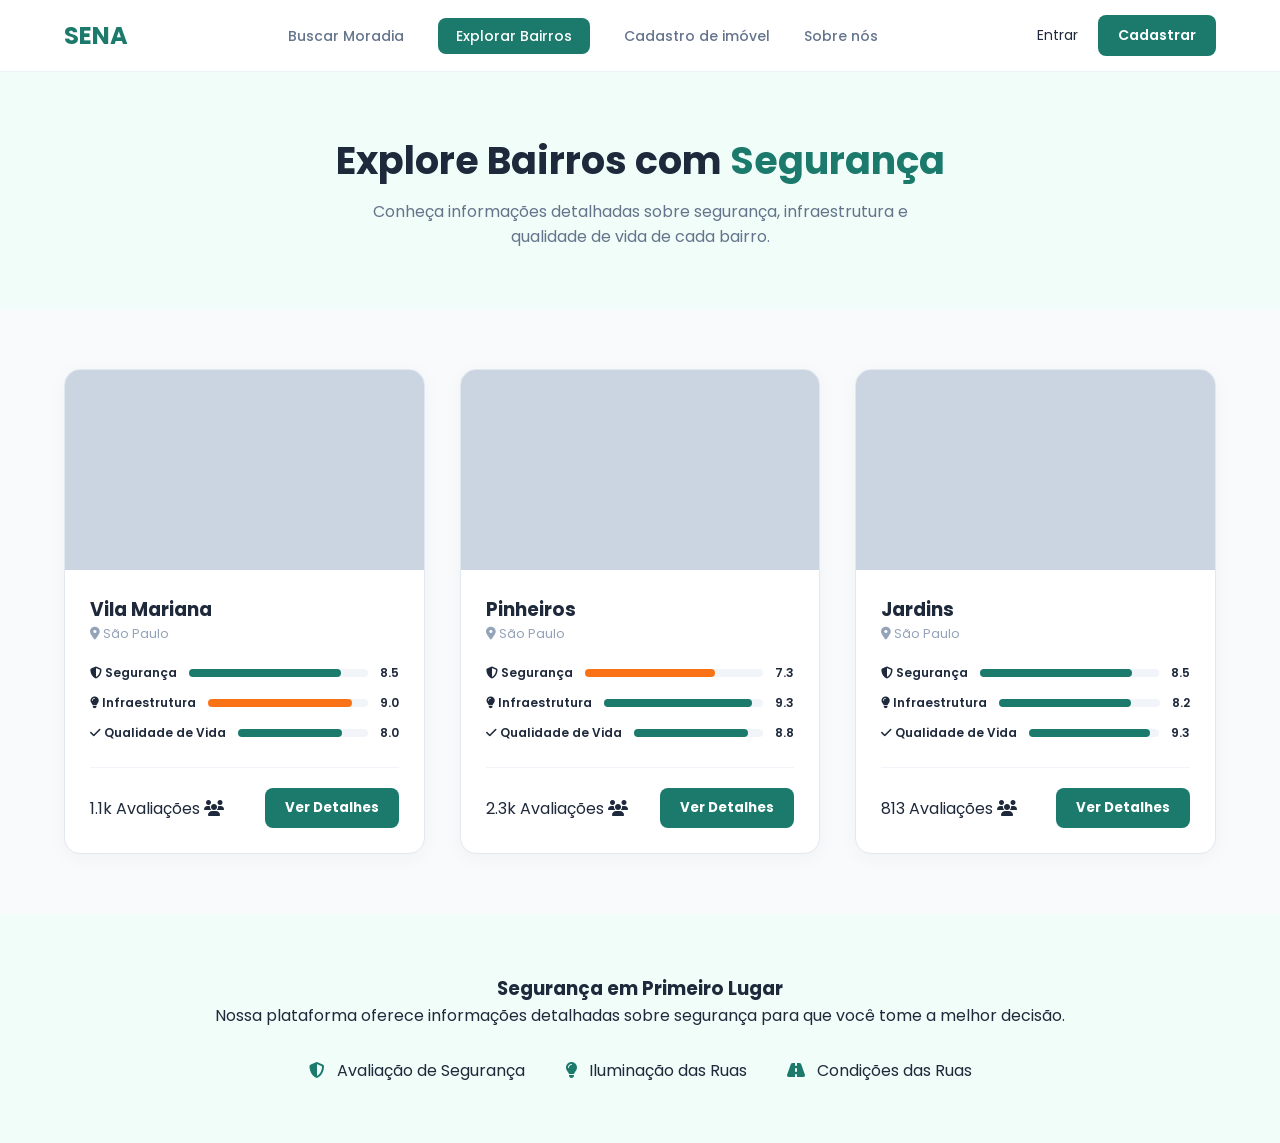
==== frontend/bairros.html @ 0782e14d "alt3" ====
<!DOCTYPE html>
<html lang="pt-br">
<head>
    <title>SENA - Explorar Bairros</title>
    <link href="https://fonts.googleapis.com/css2?family=Poppins:wght@400;500;600;700&display=swap" rel="stylesheet">
    <link rel="stylesheet" href="https://cdnjs.cloudflare.com/ajax/libs/font-awesome/6.5.0/css/all.min.css">
    <link rel="stylesheet" href="bairros.css">
</head>
<body>

    <header class="navbar">
        <div class="logo">SENA</div>
        <nav class="menu-central">
            <a href="telainicial.html">Buscar Moradia</a>
            <a href="#" class="btn-nav-active">Explorar Bairros</a>
            <a href="#">Cadastro de imóvel</a>
            <a href="#">Sobre nós</a>
        </nav>
        <div class="auth-group">
            <a href="telainicial.html" class="btn-entrar">Entrar</a>
            <a href="telainicial.html" class="btn-cadastrar">Cadastrar</a>
        </div>
    </header>

    <section class="hero-header">
        <h1>Explore Bairros com <span>Segurança</span></h1>
        <p>Conheça informações detalhadas sobre segurança, infraestrutura e qualidade de vida de cada bairro.</p>
    </section>

    <main class="container">
        <div class="grid-bairros">
            
            <div class="card">
                <div class="card-image img-vila-mariana"></div>
                <div class="card-content">
                    <h3>Vila Mariana</h3>
                    <p class="location"><i class="fa-solid fa-location-dot"></i> São Paulo</p>
                    
                    <div class="stats">
                        <div class="stat-row">
                            <span><i class="fa-solid fa-shield-halved"></i> Segurança</span>
                            <div class="progress-bg"><div class="progress-bar green w-85"></div></div>
                            <span class="val">8.5</span>
                        </div>
                        <div class="stat-row">
                            <span><i class="fa-solid fa-lightbulb"></i> Infraestrutura</span>
                            <div class="progress-bg"><div class="progress-bar orange w-90"></div></div>
                            <span class="val">9.0</span>
                        </div>
                        <div class="stat-row">
                            <span><i class="fa-solid fa-check"></i> Qualidade de Vida</span>
                            <div class="progress-bg"><div class="progress-bar green w-80"></div></div>
                            <span class="val">8.0</span>
                        </div>
                    </div>

                    <div class="card-footer">
                        <span class="reviews">1.1k Avaliações <i class="fa-solid fa-users"></i></span>
                        <button class="btn-detalhes">Ver Detalhes</button>
                    </div>
                </div>
            </div>

            <div class="card">
                <div class="card-image img-pinheiros"></div>
                <div class="card-content">
                    <h3>Pinheiros</h3>
                    <p class="location"><i class="fa-solid fa-location-dot"></i> São Paulo</p>
                    <div class="stats">
                        <div class="stat-row">
                            <span><i class="fa-solid fa-shield-halved"></i> Segurança</span>
                            <div class="progress-bg"><div class="progress-bar orange w-73"></div></div>
                            <span class="val">7.3</span>
                        </div>
                        <div class="stat-row">
                            <span><i class="fa-solid fa-lightbulb"></i> Infraestrutura</span>
                            <div class="progress-bg"><div class="progress-bar green w-93"></div></div>
                            <span class="val">9.3</span>
                        </div>
                        <div class="stat-row">
                            <span><i class="fa-solid fa-check"></i> Qualidade de Vida</span>
                            <div class="progress-bg"><div class="progress-bar green w-88"></div></div>
                            <span class="val">8.8</span>
                        </div>
                    </div>
                    <div class="card-footer">
                        <span class="reviews">2.3k Avaliações <i class="fa-solid fa-users"></i></span>
                        <button class="btn-detalhes">Ver Detalhes</button>
                    </div>
                </div>
            </div>

            <div class="card">
                <div class="card-image img-jardins"></div>
                <div class="card-content">
                    <h3>Jardins</h3>
                    <p class="location"><i class="fa-solid fa-location-dot"></i> São Paulo</p>
                    <div class="stats">
                        <div class="stat-row">
                            <span><i class="fa-solid fa-shield-halved"></i> Segurança</span>
                            <div class="progress-bg"><div class="progress-bar green w-85"></div></div>
                            <span class="val">8.5</span>
                        </div>
                        <div class="stat-row">
                            <span><i class="fa-solid fa-lightbulb"></i> Infraestrutura</span>
                            <div class="progress-bg"><div class="progress-bar green w-82"></div></div>
                            <span class="val">8.2</span>
                        </div>
                        <div class="stat-row">
                            <span><i class="fa-solid fa-check"></i> Qualidade de Vida</span>
                            <div class="progress-bg"><div class="progress-bar green w-93"></div></div>
                            <span class="val">9.3</span>
                        </div>
                    </div>
                    <div class="card-footer">
                        <span class="reviews">813 Avaliações <i class="fa-solid fa-users"></i></span>
                        <button class="btn-detalhes">Ver Detalhes</button>
                    </div>
                </div>
            </div>

        </div>
    </main>

    <footer class="bottom-info">
        <h3>Segurança em Primeiro Lugar</h3>
        <p>Nossa plataforma oferece informações detalhadas sobre segurança para que você tome a melhor decisão.</p>
        <div class="info-badges">
            <div class="badge"><i class="fa-solid fa-shield-halved"></i> Avaliação de Segurança</div>
            <div class="badge"><i class="fa-solid fa-lightbulb"></i> Iluminação das Ruas</div>
            <div class="badge"><i class="fa-solid fa-road"></i> Condições das Ruas</div>
        </div>
    </footer>

</body>
</html>
---- frontend/bairros.css ----
* {
    margin: 0;
    padding: 0;
    box-sizing: border-box;
    font-family: 'Poppins', sans-serif;
}

body {
    background-color: #f8fafc;
    color: #1e293b;
}

.navbar {
    display: flex;
    justify-content: space-between;
    align-items: center;
    padding: 15px 5%;
    background-color: #ffffff;
    border-bottom: 1px solid #edf2f7;
}

.logo {
    color: #1b7a6b;
    font-size: 24px;
    font-weight: 700;
}

.menu-central a {
    text-decoration: none;
    color: #64748b;
    margin: 0 15px;
    font-size: 14px;
    font-weight: 500;
}

.btn-nav-active {
    background-color: #1b7a6b;
    color: white !important;
    padding: 8px 18px;
    border-radius: 8px;
}

.auth-group {
    display: flex;
    align-items: center;
    gap: 20px;
}

.btn-entrar {
    text-decoration: none;
    color: #1e293b;
    font-size: 14px;
}

.btn-cadastrar {
    background-color: #1b7a6b;
    color: white;
    padding: 10px 20px;
    border-radius: 8px;
    text-decoration: none;
    font-size: 14px;
    font-weight: 600;
}

.hero-header {
    text-align: center;
    padding: 60px 20px;
    background-color: #f0fdf9;
}

.hero-header h1 {
    font-size: 38px;
    font-weight: 700;
    margin-bottom: 10px;
}

.hero-header h1 span {
    color: #1b7a6b;
}

.hero-header p {
    color: #64748b;
    max-width: 600px;
    margin: 0 auto;
}

.container {
    padding: 60px 5%;
}

.grid-bairros {
    display: grid;
    grid-template-columns: repeat(auto-fit, minmax(320px, 1fr));
    gap: 35px;
    max-width: 1200px;
    margin: 0 auto;
}

.card {
    background: #ffffff;
    border-radius: 16px;
    border: 1px solid #e2e8f0;
    overflow: hidden;
    box-shadow: 0 4px 20px rgba(0, 0, 0, 0.04);
}

.card-image {
    width: 100%;
    height: 200px;
    background-size: cover;
    background-position: center;
    background-color: #cbd5e1;
}

.img-vila-mariana { background-image: url('https://images.unsplash.com/photo-1543482335-97931367092c?q=80&w=1000&auto=format&fit=crop'); }
.img-pinheiros { background-image: url('https://images.unsplash.com/photo-1600585154340-be6161a56a0c?q=80&w=1000&auto=format&fit=crop'); }
.img-jardins { background-image: url('https://images.unsplash.com/photo-1512917774080-9991f1c4c750?q=80&w=1000&auto=format&fit=crop'); }

.card-content {
    padding: 25px;
}

.location {
    font-size: 13px;
    color: #94a3b8;
    margin-bottom: 20px;
}

.stats { margin-bottom: 25px; }

.stat-row {
    display: flex;
    align-items: center;
    gap: 12px;
    margin-bottom: 12px;
    font-size: 12px;
    font-weight: 600;
}

.progress-bg {
    flex: 1;
    height: 8px;
    background-color: #f1f5f9;
    border-radius: 10px;
}

.progress-bar {
    height: 100%;
    border-radius: 10px;
}

.progress-bar.green { background-color: #1b7a6b; }
.progress-bar.orange { background-color: #f97316; }

.w-85 { width: 85%; }
.w-90 { width: 90%; }
.w-80 { width: 80%; }
.w-73 { width: 73%; }
.w-93 { width: 93%; }
.w-88 { width: 88%; }
.w-82 { width: 82%; }

.card-footer {
    display: flex;
    justify-content: space-between;
    align-items: center;
    border-top: 1px solid #f1f5f9;
    padding-top: 20px;
}

.btn-detalhes {
    background-color: #1b7a6b;
    color: white;
    border: none;
    padding: 10px 20px;
    border-radius: 8px;
    font-weight: 700;
    cursor: pointer;
}

.bottom-info {
    background-color: #f0fdf9;
    padding: 60px 5%;
    text-align: center;
}

.info-badges {
    display: flex;
    justify-content: center;
    gap: 40px;
    margin-top: 30px;
    flex-wrap: wrap;
}

.badge i {
    color: #1b7a6b;
    margin-right: 8px;
}
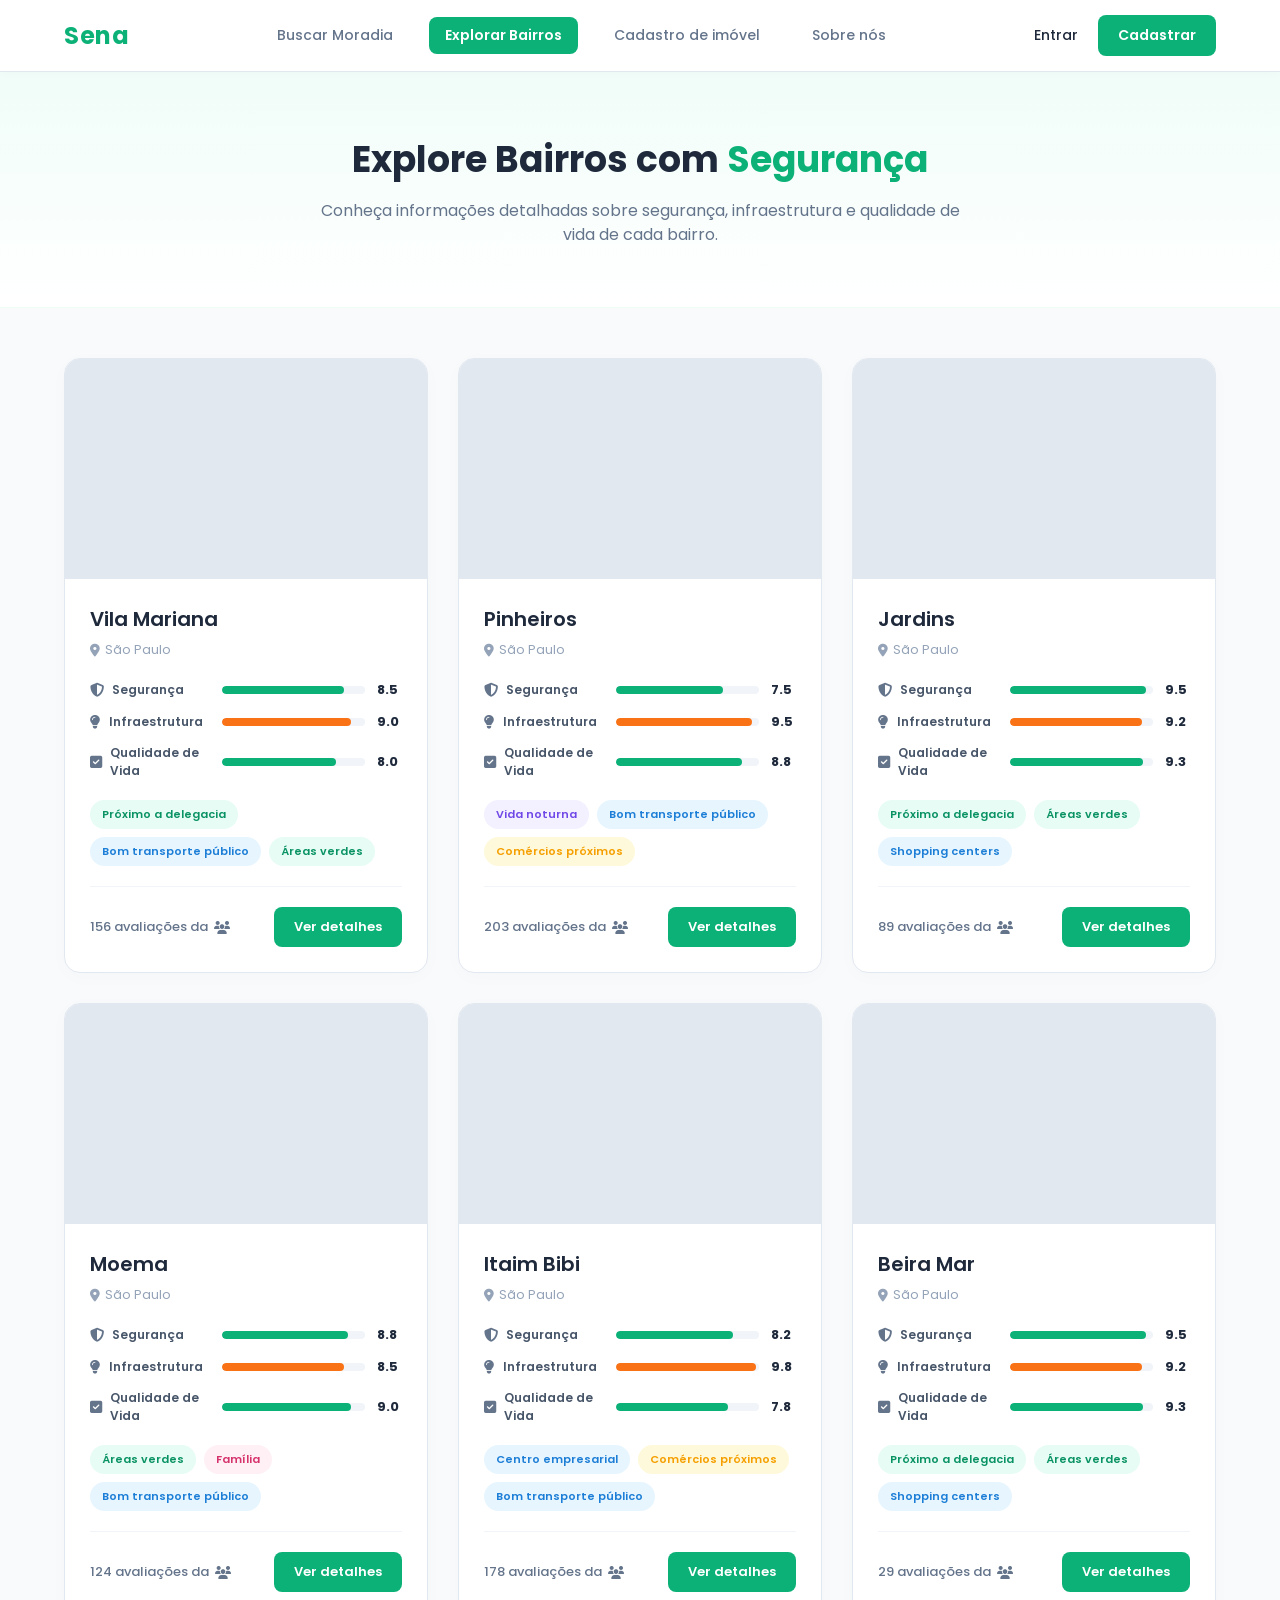
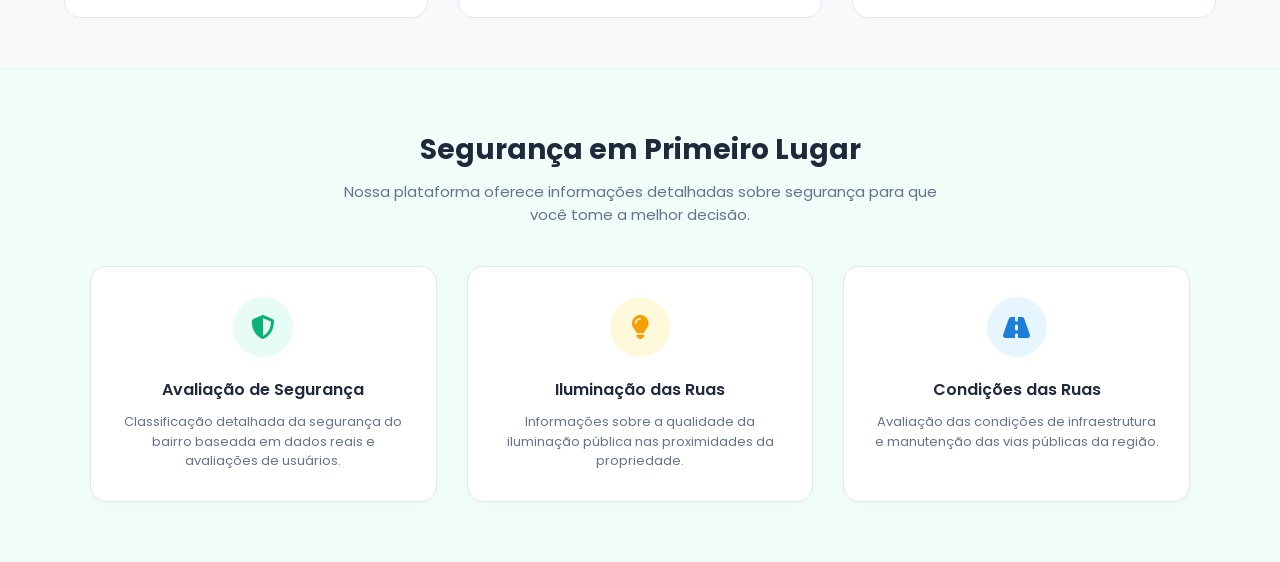
==== commit eb9eb068: "alt4" ====
--- a/frontend/bairros.html
+++ b/frontend/bairros.html
@@ -1,6 +1,7 @@
 <!DOCTYPE html>
 <html lang="pt-br">
 <head>
+    <meta charset="UTF-8">
     <title>SENA - Explorar Bairros</title>
     <link href="https://fonts.googleapis.com/css2?family=Poppins:wght@400;500;600;700&display=swap" rel="stylesheet">
     <link rel="stylesheet" href="https://cdnjs.cloudflare.com/ajax/libs/font-awesome/6.5.0/css/all.min.css">
@@ -9,16 +10,15 @@
 <body>
 
     <header class="navbar">
-        <div class="logo">SENA</div>
+        <div class="logo">Sena</div>
         <nav class="menu-central">
-            <a href="telainicial.html">Buscar Moradia</a>
-            <a href="#" class="btn-nav-active">Explorar Bairros</a>
-            <a href="#">Cadastro de imóvel</a>
-            <a href="#">Sobre nós</a>
+            <a href="telainicial.html" id="nav-buscar">Buscar Moradia</a>
+            <a href="bairros.html" class="btn-nav-active" id="nav-explorar">Explorar Bairros</a>
+            <a href="cadastro-imovel.html" id="link-cadastro-imovel">Cadastro de imóvel</a>
+            <a href="sobrenos.html" id="nav-sobre">Sobre nós</a>
         </nav>
-        <div class="auth-group">
-            <a href="telainicial.html" class="btn-entrar">Entrar</a>
-            <a href="telainicial.html" class="btn-cadastrar">Cadastrar</a>
+        <div class="auth-group" id="navbar-auth-section">
+            <!-- Dynamic authentication section -->
         </div>
     </header>
 
@@ -30,8 +30,9 @@
     <main class="container">
         <div class="grid-bairros">
             
-            <div class="card">
-                <div class="card-image img-vila-mariana"></div>
+            <!-- CARD 1: Vila Mariana -->
+            <div class="card">
+                <div class="card-image" style="background-image: url('https://images.unsplash.com/photo-1543482335-97931367092c?q=80&w=1000&auto=format&fit=crop');"></div>
                 <div class="card-content">
                     <h3>Vila Mariana</h3>
                     <p class="location"><i class="fa-solid fa-location-dot"></i> São Paulo</p>
@@ -39,82 +40,220 @@
                     <div class="stats">
                         <div class="stat-row">
                             <span><i class="fa-solid fa-shield-halved"></i> Segurança</span>
-                            <div class="progress-bg"><div class="progress-bar green w-85"></div></div>
+                            <div class="progress-bg"><div class="progress-bar green" style="width: 85%;"></div></div>
                             <span class="val">8.5</span>
                         </div>
                         <div class="stat-row">
                             <span><i class="fa-solid fa-lightbulb"></i> Infraestrutura</span>
-                            <div class="progress-bg"><div class="progress-bar orange w-90"></div></div>
+                            <div class="progress-bg"><div class="progress-bar orange" style="width: 90%;"></div></div>
                             <span class="val">9.0</span>
                         </div>
                         <div class="stat-row">
-                            <span><i class="fa-solid fa-check"></i> Qualidade de Vida</span>
-                            <div class="progress-bg"><div class="progress-bar green w-80"></div></div>
+                            <span><i class="fa-solid fa-square-check"></i> Qualidade de Vida</span>
+                            <div class="progress-bg"><div class="progress-bar green" style="style=width: 80%; width: 80%;"></div></div>
                             <span class="val">8.0</span>
                         </div>
                     </div>
 
-                    <div class="card-footer">
-                        <span class="reviews">1.1k Avaliações <i class="fa-solid fa-users"></i></span>
-                        <button class="btn-detalhes">Ver Detalhes</button>
-                    </div>
-                </div>
-            </div>
-
-            <div class="card">
-                <div class="card-image img-pinheiros"></div>
+                    <div class="tags-row">
+                        <span class="tag-badge green">Próximo a delegacia</span>
+                        <span class="tag-badge blue">Bom transporte público</span>
+                        <span class="tag-badge green">Áreas verdes</span>
+                    </div>
+
+                    <div class="card-footer">
+                        <span class="reviews">156 avaliações da <i class="fa-solid fa-users"></i></span>
+                        <button class="btn-detalhes" onclick="abrirModalBairro('Vila Mariana', '8.5', '9.0', '8.0', 'Próximo a delegacia,Bom transporte público,Áreas verdes')">Ver detalhes</button>
+                    </div>
+                </div>
+            </div>
+
+            <!-- CARD 2: Pinheiros -->
+            <div class="card">
+                <div class="card-image" style="background-image: url('https://images.unsplash.com/photo-1600585154340-be6161a56a0c?q=80&w=1000&auto=format&fit=crop');"></div>
                 <div class="card-content">
                     <h3>Pinheiros</h3>
                     <p class="location"><i class="fa-solid fa-location-dot"></i> São Paulo</p>
-                    <div class="stats">
-                        <div class="stat-row">
-                            <span><i class="fa-solid fa-shield-halved"></i> Segurança</span>
-                            <div class="progress-bg"><div class="progress-bar orange w-73"></div></div>
-                            <span class="val">7.3</span>
-                        </div>
-                        <div class="stat-row">
-                            <span><i class="fa-solid fa-lightbulb"></i> Infraestrutura</span>
-                            <div class="progress-bg"><div class="progress-bar green w-93"></div></div>
+                    
+                    <div class="stats">
+                        <div class="stat-row">
+                            <span><i class="fa-solid fa-shield-halved"></i> Segurança</span>
+                            <div class="progress-bg"><div class="progress-bar green" style="width: 75%;"></div></div>
+                            <span class="val">7.5</span>
+                        </div>
+                        <div class="stat-row">
+                            <span><i class="fa-solid fa-lightbulb"></i> Infraestrutura</span>
+                            <div class="progress-bg"><div class="progress-bar orange" style="width: 95%;"></div></div>
+                            <span class="val">9.5</span>
+                        </div>
+                        <div class="stat-row">
+                            <span><i class="fa-solid fa-square-check"></i> Qualidade de Vida</span>
+                            <div class="progress-bg"><div class="progress-bar green" style="width: 88%;"></div></div>
+                            <span class="val">8.8</span>
+                        </div>
+                    </div>
+
+                    <div class="tags-row">
+                        <span class="tag-badge purple">Vida noturna</span>
+                        <span class="tag-badge blue">Bom transporte público</span>
+                        <span class="tag-badge yellow">Comércios próximos</span>
+                    </div>
+
+                    <div class="card-footer">
+                        <span class="reviews">203 avaliações da <i class="fa-solid fa-users"></i></span>
+                        <button class="btn-detalhes" onclick="abrirModalBairro('Pinheiros', '7.5', '9.5', '8.8', 'Vida noturna,Bom transporte público,Comércios próximos')">Ver detalhes</button>
+                    </div>
+                </div>
+            </div>
+
+            <!-- CARD 3: Jardins -->
+            <div class="card">
+                <div class="card-image" style="background-image: url('https://images.unsplash.com/photo-1512917774080-9991f1c4c750?q=80&w=1000&auto=format&fit=crop');"></div>
+                <div class="card-content">
+                    <h3>Jardins</h3>
+                    <p class="location"><i class="fa-solid fa-location-dot"></i> São Paulo</p>
+                    
+                    <div class="stats">
+                        <div class="stat-row">
+                            <span><i class="fa-solid fa-shield-halved"></i> Segurança</span>
+                            <div class="progress-bg"><div class="progress-bar green" style="width: 95%;"></div></div>
+                            <span class="val">9.5</span>
+                        </div>
+                        <div class="stat-row">
+                            <span><i class="fa-solid fa-lightbulb"></i> Infraestrutura</span>
+                            <div class="progress-bg"><div class="progress-bar orange" style="width: 92%;"></div></div>
+                            <span class="val">9.2</span>
+                        </div>
+                        <div class="stat-row">
+                            <span><i class="fa-solid fa-square-check"></i> Qualidade de Vida</span>
+                            <div class="progress-bg"><div class="progress-bar green" style="width: 93%;"></div></div>
                             <span class="val">9.3</span>
                         </div>
-                        <div class="stat-row">
-                            <span><i class="fa-solid fa-check"></i> Qualidade de Vida</span>
-                            <div class="progress-bg"><div class="progress-bar green w-88"></div></div>
+                    </div>
+
+                    <div class="tags-row">
+                        <span class="tag-badge green">Próximo a delegacia</span>
+                        <span class="tag-badge green">Áreas verdes</span>
+                        <span class="tag-badge blue">Shopping centers</span>
+                    </div>
+
+                    <div class="card-footer">
+                        <span class="reviews">89 avaliações da <i class="fa-solid fa-users"></i></span>
+                        <button class="btn-detalhes" onclick="abrirModalBairro('Jardins', '9.5', '9.2', '9.3', 'Próximo a delegacia,Áreas verdes,Shopping centers')">Ver detalhes</button>
+                    </div>
+                </div>
+            </div>
+
+            <!-- CARD 4: Moema -->
+            <div class="card">
+                <div class="card-image" style="background-image: url('https://images.unsplash.com/photo-1502672260266-1c1ef2d93688?q=80&w=1000&auto=format&fit=crop');"></div>
+                <div class="card-content">
+                    <h3>Moema</h3>
+                    <p class="location"><i class="fa-solid fa-location-dot"></i> São Paulo</p>
+                    
+                    <div class="stats">
+                        <div class="stat-row">
+                            <span><i class="fa-solid fa-shield-halved"></i> Segurança</span>
+                            <div class="progress-bg"><div class="progress-bar green" style="width: 88%;"></div></div>
                             <span class="val">8.8</span>
                         </div>
-                    </div>
-                    <div class="card-footer">
-                        <span class="reviews">2.3k Avaliações <i class="fa-solid fa-users"></i></span>
-                        <button class="btn-detalhes">Ver Detalhes</button>
-                    </div>
-                </div>
-            </div>
-
-            <div class="card">
-                <div class="card-image img-jardins"></div>
-                <div class="card-content">
-                    <h3>Jardins</h3>
-                    <p class="location"><i class="fa-solid fa-location-dot"></i> São Paulo</p>
-                    <div class="stats">
-                        <div class="stat-row">
-                            <span><i class="fa-solid fa-shield-halved"></i> Segurança</span>
-                            <div class="progress-bg"><div class="progress-bar green w-85"></div></div>
+                        <div class="stat-row">
+                            <span><i class="fa-solid fa-lightbulb"></i> Infraestrutura</span>
+                            <div class="progress-bg"><div class="progress-bar orange" style="width: 8.5%; width: 85%;"></div></div>
                             <span class="val">8.5</span>
                         </div>
                         <div class="stat-row">
-                            <span><i class="fa-solid fa-lightbulb"></i> Infraestrutura</span>
-                            <div class="progress-bg"><div class="progress-bar green w-82"></div></div>
+                            <span><i class="fa-solid fa-square-check"></i> Qualidade de Vida</span>
+                            <div class="progress-bg"><div class="progress-bar green" style="width: 90%;"></div></div>
+                            <span class="val">9.0</span>
+                        </div>
+                    </div>
+
+                    <div class="tags-row">
+                        <span class="tag-badge green">Áreas verdes</span>
+                        <span class="tag-badge pink">Família</span>
+                        <span class="tag-badge blue">Bom transporte público</span>
+                    </div>
+
+                    <div class="card-footer">
+                        <span class="reviews">124 avaliações da <i class="fa-solid fa-users"></i></span>
+                        <button class="btn-detalhes" onclick="abrirModalBairro('Moema', '8.8', '8.5', '9.0', 'Áreas verdes,Família,Bom transporte público')">Ver detalhes</button>
+                    </div>
+                </div>
+            </div>
+
+            <!-- CARD 5: Itaim Bibi -->
+            <div class="card">
+                <div class="card-image" style="background-image: url('https://images.unsplash.com/photo-1522708323590-d24dbb6b0267?q=80&w=1000&auto=format&fit=crop');"></div>
+                <div class="card-content">
+                    <h3>Itaim Bibi</h3>
+                    <p class="location"><i class="fa-solid fa-location-dot"></i> São Paulo</p>
+                    
+                    <div class="stats">
+                        <div class="stat-row">
+                            <span><i class="fa-solid fa-shield-halved"></i> Segurança</span>
+                            <div class="progress-bg"><div class="progress-bar green" style="width: 82%;"></div></div>
                             <span class="val">8.2</span>
                         </div>
                         <div class="stat-row">
-                            <span><i class="fa-solid fa-check"></i> Qualidade de Vida</span>
-                            <div class="progress-bg"><div class="progress-bar green w-93"></div></div>
+                            <span><i class="fa-solid fa-lightbulb"></i> Infraestrutura</span>
+                            <div class="progress-bg"><div class="progress-bar orange" style="width: 98%;"></div></div>
+                            <span class="val">9.8</span>
+                        </div>
+                        <div class="stat-row">
+                            <span><i class="fa-solid fa-square-check"></i> Qualidade de Vida</span>
+                            <div class="progress-bg"><div class="progress-bar green" style="width: 78%;"></div></div>
+                            <span class="val">7.8</span>
+                        </div>
+                    </div>
+
+                    <div class="tags-row">
+                        <span class="tag-badge blue">Centro empresarial</span>
+                        <span class="tag-badge yellow">Comércios próximos</span>
+                        <span class="tag-badge blue">Bom transporte público</span>
+                    </div>
+
+                    <div class="card-footer">
+                        <span class="reviews">178 avaliações da <i class="fa-solid fa-users"></i></span>
+                        <button class="btn-detalhes" onclick="abrirModalBairro('Itaim Bibi', '8.2', '9.8', '7.8', 'Centro empresarial,Comércios próximos,Bom transporte público')">Ver detalhes</button>
+                    </div>
+                </div>
+            </div>
+
+            <!-- CARD 6: Beira Mar -->
+            <div class="card">
+                <div class="card-image" style="background-image: url('https://images.unsplash.com/photo-1600585154526-990dced4db0d?q=80&w=1000&auto=format&fit=crop');"></div>
+                <div class="card-content">
+                    <h3>Beira Mar</h3>
+                    <p class="location"><i class="fa-solid fa-location-dot"></i> São Paulo</p>
+                    
+                    <div class="stats">
+                        <div class="stat-row">
+                            <span><i class="fa-solid fa-shield-halved"></i> Segurança</span>
+                            <div class="progress-bg"><div class="progress-bar green" style="width: 95%;"></div></div>
+                            <span class="val">9.5</span>
+                        </div>
+                        <div class="stat-row">
+                            <span><i class="fa-solid fa-lightbulb"></i> Infraestrutura</span>
+                            <div class="progress-bg"><div class="progress-bar orange" style="width: 92%;"></div></div>
+                            <span class="val">9.2</span>
+                        </div>
+                        <div class="stat-row">
+                            <span><i class="fa-solid fa-square-check"></i> Qualidade de Vida</span>
+                            <div class="progress-bg"><div class="progress-bar green" style="width: 93%;"></div></div>
                             <span class="val">9.3</span>
                         </div>
                     </div>
-                    <div class="card-footer">
-                        <span class="reviews">813 Avaliações <i class="fa-solid fa-users"></i></span>
-                        <button class="btn-detalhes">Ver Detalhes</button>
+
+                    <div class="tags-row">
+                        <span class="tag-badge green">Próximo a delegacia</span>
+                        <span class="tag-badge green">Áreas verdes</span>
+                        <span class="tag-badge blue">Shopping centers</span>
+                    </div>
+
+                    <div class="card-footer">
+                        <span class="reviews">29 avaliações da <i class="fa-solid fa-users"></i></span>
+                        <button class="btn-detalhes" onclick="abrirModalBairro('Beira Mar', '9.5', '9.2', '9.3', 'Próximo a delegacia,Áreas verdes,Shopping centers')">Ver detalhes</button>
                     </div>
                 </div>
             </div>
@@ -123,14 +262,223 @@
     </main>
 
     <footer class="bottom-info">
-        <h3>Segurança em Primeiro Lugar</h3>
+        <h2>Segurança em Primeiro Lugar</h2>
         <p>Nossa plataforma oferece informações detalhadas sobre segurança para que você tome a melhor decisão.</p>
+        
         <div class="info-badges">
-            <div class="badge"><i class="fa-solid fa-shield-halved"></i> Avaliação de Segurança</div>
-            <div class="badge"><i class="fa-solid fa-lightbulb"></i> Iluminação das Ruas</div>
-            <div class="badge"><i class="fa-solid fa-road"></i> Condições das Ruas</div>
+            <div class="badge-card">
+                <div class="badge-icon"><i class="fa-solid fa-shield-halved"></i></div>
+                <h4>Avaliação de Segurança</h4>
+                <p>Classificação detalhada da segurança do bairro baseada em dados reais e avaliações de usuários.</p>
+            </div>
+            <div class="badge-card">
+                <div class="badge-icon"><i class="fa-solid fa-lightbulb"></i></div>
+                <h4>Iluminação das Ruas</h4>
+                <p>Informações sobre a qualidade da iluminação pública nas proximidades da propriedade.</p>
+            </div>
+            <div class="badge-card">
+                <div class="badge-icon"><i class="fa-solid fa-road"></i></div>
+                <h4>Condições das Ruas</h4>
+                <p>Avaliação das condições de infraestrutura e manutenção das vias públicas da região.</p>
+            </div>
         </div>
     </footer>
 
+    <script>
+        // DYNAMIC NAVBAR AUTH
+        const tipoConta = localStorage.getItem('tipoContaSena');
+        const authSection = document.getElementById('navbar-auth-section');
+        
+        if (tipoConta === 'Hóspede') {
+            const linkCadImovel = document.getElementById('link-cadastro-imovel');
+            if (linkCadImovel) linkCadImovel.style.display = 'none';
+        }
+
+        if (tipoConta) {
+            authSection.innerHTML = `
+                <div class="user-profile-header">
+                    <button class="nav-icon-btn" title="Mensagens"><i class="fa-regular fa-comment-dots"></i><span class="dot"></span></button>
+                    <button class="nav-icon-btn" title="Notificações"><i class="fa-regular fa-bell"></i></button>
+                    <div class="profile-block" onclick="logout()">
+                        <div class="profile-text">
+                            <span class="title">Minha Conta</span>
+                            <span class="role">${tipoConta === 'Anfitrião' ? 'Anfitrião' : 'Inquilino'}</span>
+                        </div>
+                        <img src="https://images.unsplash.com/photo-1534528741775-53994a69daeb?w=100&q=80" alt="Avatar" class="avatar">
+                    </div>
+                </div>
+            `;
+        } else {
+            authSection.innerHTML = `
+                <a href="login.html" class="btn-entrar">Entrar</a>
+                <a href="cadastro.html" class="btn-cadastrar">Cadastrar</a>
+            `;
+        }
+
+        function logout() {
+            if (confirm("Deseja sair da sua conta?")) {
+                localStorage.removeItem('tipoContaSena');
+                window.location.href = "login.html";
+            }
+        }
+
+        // Bairro details descriptions and mock comments
+        const descricoesBairros = {
+            'Vila Mariana': 'Bairro tradicional e residencial de classe média-alta, muito frequentado por estudantes e famílias devido à proximidade de importantes faculdades e ótimos hospitais. Oferece ruas arborizadas e excelente policiamento, sendo considerado um dos bairros mais seguros da cidade.',
+            'Pinheiros': 'Um dos bairros mais antigos e descolados de São Paulo, famoso por sua rica vida noturna, polo gastronomico inovador, galerias de arte e proximidade com grandes centros empresariais. Tem excelente acessibilidade por metrô e ciclovias.',
+            'Jardins': 'Região extremamente sofisticada e nobre. Caracteriza-se por sua segurança robusta (com grande contingente de policiamento e vigilância privada), iluminação pública exemplar, calçadas largas e alta concentração de lojas de grife e restaurantes premiados.',
+            'Moema': 'Famoso por ser plano e excelente para caminhar, Moema faz divisa com o Parque do Ibirapuera. Possui um comércio local fortíssimo onde é possível fazer tudo a pé. O policiamento comunitário e as ruas bem iluminadas garantem tranquilidade no dia a dia.',
+            'Itaim Bibi': 'Grande centro financeiro e corporativo do país. É um bairro moderno, limpo, bem sinalizado e com ótimas opções de academias, restaurantes executivos e centros comerciais. Muito seguro para pedestres durante os horários comerciais.',
+            'Beira Mar': 'Região litorânea que oferece alto padrão de vida, ótima segurança para quem gosta de caminhar à beira da praia e excelente infraestrutura residencial e comercial, unindo praticidade urbana ao bem-estar da praia.'
+        };
+
+        const comentariosBairros = {
+            'Vila Mariana': [
+                { autor: "Ana Costa", texto: "Moro aqui há 3 anos e ando a pé à noite com muita tranquilidade. A proximidade com o metrô ajuda muito." },
+                { autor: "Luís Felipe", texto: "Ótima quantidade de praças e arborização. É um bairro muito gostoso de morar com a família." }
+            ],
+            'Pinheiros': [
+                { autor: "Carlos Oliveira", texto: "A vida noturna é sensacional! Às vezes é um pouco barulhento no fim de semana, mas a conveniência de ter tudo perto compensa." }
+            ],
+            'Jardins': [
+                { autor: "Mariana Silva", texto: "As ruas são extremamente bem iluminadas e seguras. É um bairro caro, mas a qualidade de vida e segurança justificam." }
+            ],
+            'Moema': [
+                { autor: "Guilherme Lima", texto: "Excelente para quem tem pets ou filhos pequenos. Muito plano e limpo. A proximidade com o parque é incrível." }
+            ],
+            'Itaim Bibi': [
+                { autor: "Isaque Leal", texto: "Bairro agitado no horário comercial e muito seguro. Prédios corporativos modernos e ótimas opções de almoço." }
+            ],
+            'Beira Mar': [
+                { autor: "Gabriel Silva", texto: "Morar pertinho da praia com segurança de condomínio fechado. Praticamente perfeito." }
+            ]
+        };
+
+        function abrirModalBairro(nome, seg, infra, qual, tags) {
+            document.getElementById('modal-bairro-titulo').innerText = nome;
+            document.getElementById('modal-bairro-descricao').innerText = descricoesBairros[nome] || '';
+            
+            // Stats
+            document.getElementById('val-seg').innerText = seg;
+            document.getElementById('pb-seg').style.width = (parseFloat(seg)*10) + '%';
+            document.getElementById('val-infra').innerText = infra;
+            document.getElementById('pb-infra').style.width = (parseFloat(infra)*10) + '%';
+            document.getElementById('val-qual').innerText = qual;
+            document.getElementById('pb-qual').style.width = (parseFloat(qual)*10) + '%';
+            
+            // Tags
+            const tagsContainer = document.getElementById('modal-bairro-tags');
+            tagsContainer.innerHTML = '';
+            tags.split(',').forEach(t => {
+                tagsContainer.innerHTML += `<span class="tag-badge green">${t}</span>`;
+            });
+
+            // Comments
+            const commentsContainer = document.getElementById('modal-bairro-comments');
+            commentsContainer.innerHTML = '';
+            const listComm = comentariosBairros[nome] || [];
+            listComm.forEach(c => {
+                commentsContainer.innerHTML += `
+                    <div class="community-comment" style="background-color: #f7f9fb; padding: 12px; border-radius: 8px; border-left: 4px solid var(--primary-color); margin-bottom: 10px;">
+                        <strong style="color: #2d3748; display: block; margin-bottom: 4px;">${c.autor}</strong>
+                        <span style="color: #4a5568; font-style: italic;">"${c.texto}"</span>
+                    </div>
+                `;
+            });
+
+            // Show Modal
+            document.getElementById('bairroModal').classList.remove('hidden');
+
+            // Dynamic properties filtering
+            const propContainer = document.getElementById('modal-bairro-imoveis');
+            propContainer.innerHTML = '<div class="loading-imoveis" style="grid-column: 1/-1; text-align: center; color: #777; padding: 20px;"><i class="fa-solid fa-circle-notch fa-spin"></i> Buscando imóveis no bairro...</div>';
+
+            fetch('/api/imoveis')
+                .then(r => r.json())
+                .then(imoveis => {
+                    const filtered = imoveis.filter(i => 
+                        i.localizacao.toLowerCase().includes(nome.toLowerCase()) || 
+                        i.titulo.toLowerCase().includes(nome.toLowerCase()) ||
+                        (i.endereco && i.endereco.toLowerCase().includes(nome.toLowerCase()))
+                    );
+
+                    propContainer.innerHTML = '';
+                    if (filtered.length === 0) {
+                        propContainer.innerHTML = '<div class="no-imoveis-bairro" style="grid-column: 1/-1; text-align: center; color: #777; padding: 20px; font-style: italic;">Nenhuma moradia disponível cadastrada neste bairro atualmente.</div>';
+                    } else {
+                        filtered.forEach(i => {
+                            propContainer.innerHTML += `
+                                <div class="card" onclick="window.location.href='detalhes-imovel.html?id=${i.id}'" style="cursor: pointer; min-width: 250px;">
+                                    <div class="card-image" style="background-image: url('${i.imagem}'); height: 140px;"></div>
+                                    <div class="card-content" style="padding: 15px;">
+                                        <h4 style="margin: 0 0 5px 0; font-size: 1.05rem; color: #2d3748;">${i.titulo}</h4>
+                                        <p class="location" style="margin: 0 0 10px 0; font-size: 0.8rem; color: #777;"><i class="fa-solid fa-location-dot"></i> ${i.localizacao}</p>
+                                        <span class="tag-badge green" style="font-size: 0.75rem;"><i class="fa-solid fa-shield-halved"></i> ${i.rating} Segurança</span>
+                                    </div>
+                                </div>
+                            `;
+                        });
+                    }
+                })
+                .catch(err => {
+                    propContainer.innerHTML = '<div class="no-imoveis-bairro" style="grid-column: 1/-1; text-align: center; color: #777; padding: 20px;">Erro ao buscar moradias.</div>';
+                });
+        }
+
+        function fecharModalBairro() {
+            document.getElementById('bairroModal').classList.add('hidden');
+        }
+    </script>
+
+    <!-- Neighborhood Details Modal -->
+    <div id="bairroModal" class="modal-overlay hidden">
+        <div class="modal-content">
+            <div class="modal-header">
+                <h2 id="modal-bairro-titulo" style="margin: 0;">Vila Mariana</h2>
+                <button onclick="fecharModalBairro()" class="btn-close-modal" style="background: none; border: none; font-size: 1.8rem; cursor: pointer; color: #777;">&times;</button>
+            </div>
+            <div class="modal-body" style="padding-top: 15px;">
+                <p id="modal-bairro-descricao" class="bairro-desc" style="line-height: 1.6; color: #4a5568; margin-top: 0; margin-bottom: 25px; font-size: 1rem;"></p>
+                
+                <div class="modal-stats-section" style="margin-bottom: 25px;">
+                    <h3 style="font-size: 1.15rem; margin-top: 0; margin-bottom: 15px; color: #2d3748; font-weight: 600;">Estatísticas de Segurança e Qualidade</h3>
+                    <div class="modal-stats-grid" style="display: flex; flex-direction: column; gap: 12px;">
+                        <div class="modal-stat-card" style="display: flex; align-items: center; justify-content: space-between; background-color: #f8fafc; padding: 10px 15px; border-radius: 8px; border: 1px solid var(--border-color);">
+                            <span class="label" style="font-weight: 500; font-size: 0.9rem; color: #4a5568; width: 140px;"><i class="fa-solid fa-shield-halved" style="color: var(--primary-color); margin-right: 5px;"></i> Segurança</span>
+                            <div class="progress-bg" style="flex-grow: 1; margin: 0 15px; height: 8px; background-color: #e2e8f0; border-radius: 4px; overflow: hidden;"><div class="progress-bar green" id="pb-seg" style="width: 0%; height: 100%; background-color: var(--primary-color);"></div></div>
+                            <span class="val" id="val-seg" style="font-weight: 700; color: var(--primary-color); width: 30px; text-align: right;">0.0</span>
+                        </div>
+                        <div class="modal-stat-card" style="display: flex; align-items: center; justify-content: space-between; background-color: #f8fafc; padding: 10px 15px; border-radius: 8px; border: 1px solid var(--border-color);">
+                            <span class="label" style="font-weight: 500; font-size: 0.9rem; color: #4a5568; width: 140px;"><i class="fa-solid fa-lightbulb" style="color: var(--primary-color); margin-right: 5px;"></i> Infraestrutura</span>
+                            <div class="progress-bg" style="flex-grow: 1; margin: 0 15px; height: 8px; background-color: #e2e8f0; border-radius: 4px; overflow: hidden;"><div class="progress-bar orange" id="pb-infra" style="width: 0%; height: 100%; background-color: var(--primary-color);"></div></div>
+                            <span class="val" id="val-infra" style="font-weight: 700; color: var(--primary-color); width: 30px; text-align: right;">0.0</span>
+                        </div>
+                        <div class="modal-stat-card" style="display: flex; align-items: center; justify-content: space-between; background-color: #f8fafc; padding: 10px 15px; border-radius: 8px; border: 1px solid var(--border-color);">
+                            <span class="label" style="font-weight: 500; font-size: 0.9rem; color: #4a5568; width: 140px;"><i class="fa-solid fa-square-check" style="color: var(--primary-color); margin-right: 5px;"></i> Qualidade de Vida</span>
+                            <div class="progress-bg" style="flex-grow: 1; margin: 0 15px; height: 8px; background-color: #e2e8f0; border-radius: 4px; overflow: hidden;"><div class="progress-bar green" id="pb-qual" style="width: 0%; height: 100%; background-color: var(--primary-color);"></div></div>
+                            <span class="val" id="val-qual" style="font-weight: 700; color: var(--primary-color); width: 30px; text-align: right;">0.0</span>
+                        </div>
+                    </div>
+                </div>
+
+                <div class="modal-tags-section" style="margin-bottom: 25px;">
+                    <h3 style="font-size: 1.15rem; margin-top: 0; margin-bottom: 12px; color: #2d3748; font-weight: 600;">Tags de Destaque</h3>
+                    <div class="tags-row" id="modal-bairro-tags" style="display: flex; flex-wrap: wrap; gap: 8px;"></div>
+                </div>
+
+                <div class="modal-imoveis-section" style="margin-bottom: 25px;">
+                    <h3 style="font-size: 1.15rem; margin-top: 0; margin-bottom: 12px; color: #2d3748; font-weight: 600;">Moradias Disponíveis no Bairro</h3>
+                    <div class="grid-bairros" id="modal-bairro-imoveis" style="display: grid; grid-template-columns: repeat(auto-fill, minmax(220px, 1fr)); gap: 15px; max-height: 250px; overflow-y: auto; padding: 5px;">
+                        <!-- dynamic properties -->
+                    </div>
+                </div>
+
+                <div class="modal-comments-section">
+                    <h3 style="font-size: 1.15rem; margin-top: 0; margin-bottom: 12px; color: #2d3748; font-weight: 600;">Avaliações da Comunidade</h3>
+                    <div class="comments-list" id="modal-bairro-comments" style="display: flex; flex-direction: column; gap: 10px;"></div>
+                </div>
+            </div>
+        </div>
+    </div>
 </body>
 </html>
--- a/frontend/bairros.css
+++ b/frontend/bairros.css
@@ -1,3 +1,9 @@
+/* ==========================================
+   SENA - GLOBAL DESIGN SYSTEM & BAIRROS STYLE
+   ========================================== */
+
+@import url('https://fonts.googleapis.com/css2?family=Poppins:wght@300;400;500;600;700&display=swap');
+
 * {
     margin: 0;
     padding: 0;
@@ -7,37 +13,57 @@
 
 body {
     background-color: #f8fafc;
-    color: #1e293b;
-}
-
+    color: #334155;
+    overflow-x: hidden;
+}
+
+/* NAVBAR STYLE */
 .navbar {
     display: flex;
     justify-content: space-between;
     align-items: center;
     padding: 15px 5%;
     background-color: #ffffff;
-    border-bottom: 1px solid #edf2f7;
+    border-bottom: 1px solid #e2e8f0;
+    position: sticky;
+    top: 0;
+    z-index: 1000;
+    box-shadow: 0 2px 10px rgba(0, 0, 0, 0.02);
 }
 
 .logo {
-    color: #1b7a6b;
+    color: #0cb177;
     font-size: 24px;
     font-weight: 700;
+    text-decoration: none;
+    letter-spacing: 0.5px;
+}
+
+.menu-central {
+    display: flex;
+    align-items: center;
 }
 
 .menu-central a {
     text-decoration: none;
     color: #64748b;
-    margin: 0 15px;
+    margin: 0 10px;
     font-size: 14px;
     font-weight: 500;
-}
-
-.btn-nav-active {
-    background-color: #1b7a6b;
+    padding: 8px 16px;
+    border-radius: 8px;
+    transition: all 0.3s ease;
+}
+
+.menu-central a:hover {
+    color: #1e293b;
+    background-color: #f1f5f9;
+}
+
+.menu-central a.btn-nav-active {
+    background-color: #0cb177;
     color: white !important;
-    padding: 8px 18px;
-    border-radius: 8px;
+    font-weight: 600;
 }
 
 .auth-group {
@@ -50,91 +76,221 @@
     text-decoration: none;
     color: #1e293b;
     font-size: 14px;
+    font-weight: 500;
+    transition: 0.2s;
+}
+
+.btn-entrar:hover {
+    color: #0cb177;
 }
 
 .btn-cadastrar {
-    background-color: #1b7a6b;
-    color: white;
+    background-color: #0cb177;
+    color: white !important;
     padding: 10px 20px;
     border-radius: 8px;
     text-decoration: none;
     font-size: 14px;
     font-weight: 600;
-}
-
+    transition: background-color 0.2s ease;
+}
+
+.btn-cadastrar:hover {
+    background-color: #099262;
+}
+
+/* Dynamic User Header CSS */
+.user-profile-header {
+    display: flex;
+    align-items: center;
+    gap: 15px;
+}
+
+.nav-icon-btn {
+    background: none;
+    border: none;
+    color: #64748b;
+    font-size: 18px;
+    cursor: pointer;
+    position: relative;
+    padding: 6px;
+    border-radius: 50%;
+    transition: 0.2s;
+    display: flex;
+    justify-content: center;
+    align-items: center;
+}
+
+.nav-icon-btn:hover {
+    color: #0cb177;
+    background-color: #f1f5f9;
+}
+
+.nav-icon-btn .dot {
+    position: absolute;
+    top: 4px;
+    right: 4px;
+    width: 7px;
+    height: 7px;
+    background-color: #ef4444;
+    border-radius: 50%;
+    border: 1px solid #ffffff;
+}
+
+.profile-block {
+    display: flex;
+    align-items: center;
+    gap: 10px;
+    cursor: pointer;
+    padding: 4px 10px;
+    border-radius: 20px;
+    transition: background-color 0.2s ease;
+}
+
+.profile-block:hover {
+    background-color: #f1f5f9;
+}
+
+.profile-text {
+    display: flex;
+    flex-direction: column;
+    align-items: flex-end;
+}
+
+.profile-text .title {
+    font-size: 13px;
+    font-weight: 600;
+    color: #1e293b;
+}
+
+.profile-text .role {
+    font-size: 11px;
+    color: #64748b;
+}
+
+.profile-block .avatar {
+    width: 36px;
+    height: 36px;
+    border-radius: 50%;
+    object-fit: cover;
+    border: 1.5px solid #0cb177;
+}
+
+/* HERO HEADER STYLE */
 .hero-header {
     text-align: center;
     padding: 60px 20px;
-    background-color: #f0fdf9;
+    background: linear-gradient(180deg, #f0fdf9 0%, #ffffff 100%);
+    border-bottom: 1px solid #f0fdf4;
 }
 
 .hero-header h1 {
-    font-size: 38px;
+    font-size: 36px;
     font-weight: 700;
-    margin-bottom: 10px;
+    color: #1e293b;
+    margin-bottom: 12px;
 }
 
 .hero-header h1 span {
-    color: #1b7a6b;
+    color: #0cb177;
 }
 
 .hero-header p {
     color: #64748b;
-    max-width: 600px;
+    font-size: 16px;
+    max-width: 650px;
     margin: 0 auto;
-}
-
+    line-height: 1.5;
+}
+
+/* MAIN CONTAINER & GRID */
 .container {
-    padding: 60px 5%;
+    padding: 50px 5%;
+    max-width: 1300px;
+    margin: 0 auto;
 }
 
 .grid-bairros {
     display: grid;
-    grid-template-columns: repeat(auto-fit, minmax(320px, 1fr));
-    gap: 35px;
-    max-width: 1200px;
-    margin: 0 auto;
-}
-
+    grid-template-columns: repeat(auto-fit, minmax(350px, 1fr));
+    gap: 30px;
+}
+
+/* NEIGHBORHOOD CARDS */
 .card {
     background: #ffffff;
     border-radius: 16px;
     border: 1px solid #e2e8f0;
     overflow: hidden;
-    box-shadow: 0 4px 20px rgba(0, 0, 0, 0.04);
+    box-shadow: 0 4px 20px rgba(0, 0, 0, 0.02);
+    transition: transform 0.3s ease, box-shadow 0.3s ease;
+    display: flex;
+    flex-direction: column;
+}
+
+.card:hover {
+    transform: translateY(-5px);
+    box-shadow: 0 10px 30px rgba(0, 0, 0, 0.06);
 }
 
 .card-image {
     width: 100%;
-    height: 200px;
+    height: 220px;
     background-size: cover;
     background-position: center;
-    background-color: #cbd5e1;
-}
-
-.img-vila-mariana { background-image: url('https://images.unsplash.com/photo-1543482335-97931367092c?q=80&w=1000&auto=format&fit=crop'); }
-.img-pinheiros { background-image: url('https://images.unsplash.com/photo-1600585154340-be6161a56a0c?q=80&w=1000&auto=format&fit=crop'); }
-.img-jardins { background-image: url('https://images.unsplash.com/photo-1512917774080-9991f1c4c750?q=80&w=1000&auto=format&fit=crop'); }
+    background-color: #e2e8f0;
+}
 
 .card-content {
     padding: 25px;
+    display: flex;
+    flex-direction: column;
+    flex: 1;
+}
+
+.card-content h3 {
+    font-size: 20px;
+    color: #1e293b;
+    font-weight: 600;
+    margin-bottom: 6px;
 }
 
 .location {
     font-size: 13px;
     color: #94a3b8;
     margin-bottom: 20px;
-}
-
-.stats { margin-bottom: 25px; }
+    display: flex;
+    align-items: center;
+    gap: 5px;
+}
+
+.stats {
+    margin-bottom: 20px;
+    display: flex;
+    flex-direction: column;
+    gap: 12px;
+}
 
 .stat-row {
     display: flex;
     align-items: center;
     gap: 12px;
-    margin-bottom: 12px;
     font-size: 12px;
     font-weight: 600;
+    color: #475569;
+}
+
+.stat-row span {
+    display: flex;
+    align-items: center;
+    gap: 8px;
+    width: 120px;
+    flex-shrink: 0;
+}
+
+.stat-row span i {
+    font-size: 14px;
+    color: #64748b;
 }
 
 .progress-bg {
@@ -142,6 +298,7 @@
     height: 8px;
     background-color: #f1f5f9;
     border-radius: 10px;
+    overflow: hidden;
 }
 
 .progress-bar {
@@ -149,16 +306,62 @@
     border-radius: 10px;
 }
 
-.progress-bar.green { background-color: #1b7a6b; }
-.progress-bar.orange { background-color: #f97316; }
-
-.w-85 { width: 85%; }
-.w-90 { width: 90%; }
-.w-80 { width: 80%; }
-.w-73 { width: 73%; }
-.w-93 { width: 93%; }
-.w-88 { width: 88%; }
-.w-82 { width: 82%; }
+.progress-bar.green {
+    background-color: #0cb177;
+}
+
+.progress-bar.orange {
+    background-color: #f97316;
+}
+
+.stat-row .val {
+    font-size: 13px;
+    font-weight: 700;
+    color: #1e293b;
+    width: 25px;
+    text-align: right;
+}
+
+/* TAGS */
+.tags-row {
+    display: flex;
+    flex-wrap: wrap;
+    gap: 8px;
+    margin-bottom: 20px;
+}
+
+.tag-badge {
+    font-size: 11px;
+    font-weight: 600;
+    padding: 6px 12px;
+    border-radius: 20px;
+}
+
+/* Color palettes for tags */
+.tag-badge.green {
+    background-color: #e6fcf5;
+    color: #099262;
+}
+
+.tag-badge.blue {
+    background-color: #e7f5ff;
+    color: #1c7ed6;
+}
+
+.tag-badge.purple {
+    background-color: #f3f0ff;
+    color: #7048e8;
+}
+
+.tag-badge.yellow {
+    background-color: #fff9db;
+    color: #f59f00;
+}
+
+.tag-badge.pink {
+    background-color: #fff0f6;
+    color: #d6336c;
+}
 
 .card-footer {
     display: flex;
@@ -166,33 +369,250 @@
     align-items: center;
     border-top: 1px solid #f1f5f9;
     padding-top: 20px;
+    margin-top: auto;
+}
+
+.reviews {
+    font-size: 13px;
+    color: #64748b;
+    display: flex;
+    align-items: center;
+    gap: 6px;
+    font-weight: 500;
 }
 
 .btn-detalhes {
-    background-color: #1b7a6b;
+    background-color: #0cb177;
     color: white;
     border: none;
     padding: 10px 20px;
     border-radius: 8px;
-    font-weight: 700;
+    font-weight: 600;
     cursor: pointer;
-}
-
+    font-size: 13px;
+    transition: background-color 0.2s ease;
+}
+
+.btn-detalhes:hover {
+    background-color: #099262;
+}
+
+/* BOTTOM SECTION - SEGURANÇA EM PRIMEIRO LUGAR */
 .bottom-info {
     background-color: #f0fdf9;
     padding: 60px 5%;
     text-align: center;
+    border-top: 1px solid #e6f9f3;
+}
+
+.bottom-info h2 {
+    font-size: 28px;
+    color: #1e293b;
+    font-weight: 700;
+    margin-bottom: 10px;
+}
+
+.bottom-info p {
+    color: #64748b;
+    max-width: 600px;
+    margin: 0 auto 40px;
+    font-size: 15px;
+    line-height: 1.5;
 }
 
 .info-badges {
     display: flex;
     justify-content: center;
-    gap: 40px;
-    margin-top: 30px;
+    gap: 30px;
+    max-width: 1100px;
+    margin: 0 auto;
     flex-wrap: wrap;
 }
 
-.badge i {
-    color: #1b7a6b;
-    margin-right: 8px;
+.badge-card {
+    background: #ffffff;
+    border-radius: 16px;
+    padding: 30px;
+    flex: 1;
+    min-width: 280px;
+    box-shadow: 0 4px 15px rgba(0, 0, 0, 0.02);
+    border: 1px solid #e2e8f0;
+    display: flex;
+    flex-direction: column;
+    align-items: center;
+    text-align: center;
+    transition: transform 0.3s ease;
+}
+
+.badge-card:hover {
+    transform: translateY(-5px);
+}
+
+.badge-icon {
+    width: 60px;
+    height: 60px;
+    border-radius: 50%;
+    display: flex;
+    justify-content: center;
+    align-items: center;
+    font-size: 24px;
+    margin-bottom: 20px;
+}
+
+.badge-card:nth-child(1) .badge-icon {
+    background-color: #e6fcf5;
+    color: #0cb177;
+}
+
+.badge-card:nth-child(2) .badge-icon {
+    background-color: #fff9db;
+    color: #f59f00;
+}
+
+.badge-card:nth-child(3) .badge-icon {
+    background-color: #e7f5ff;
+    color: #1c7ed6;
+}
+
+.badge-card h4 {
+    font-size: 16px;
+    font-weight: 600;
+    color: #1e293b;
+    margin-bottom: 10px;
+}
+
+.badge-card p {
+    font-size: 13px;
+    color: #64748b;
+    line-height: 1.5;
+    margin: 0;
+}
+
+@media (max-width: 768px) {
+    .navbar {
+        flex-direction: column;
+        gap: 15px;
+        padding: 15px;
+    }
+    .menu-central {
+        flex-wrap: wrap;
+        justify-content: center;
+        gap: 5px;
+    }
+    .menu-central a {
+        margin: 0;
+        padding: 6px 12px;
+    }
+    .auth-group {
+        width: 100%;
+        justify-content: center;
+    }
+}
+
+/* ==========================================
+   NEIGHBORHOOD MODAL STYLE
+   ========================================== */
+.modal-overlay {
+    position: fixed;
+    top: 0;
+    left: 0;
+    width: 100%;
+    height: 100%;
+    background-color: rgba(0, 0, 0, 0.5); /* Semi-transparent backdrop */
+    display: flex;
+    justify-content: center;
+    align-items: center;
+    z-index: 9999;
+    transition: opacity 0.3s ease;
+}
+
+.modal-overlay.hidden {
+    display: none;
+}
+
+.modal-content {
+    background-color: #ffffff;
+    border-radius: 16px;
+    width: 90%;
+    max-width: 750px;
+    max-height: 85vh;
+    overflow-y: auto;
+    box-shadow: 0 10px 40px rgba(0, 0, 0, 0.15);
+    animation: slideUp 0.4s ease-out;
+}
+
+@keyframes slideUp {
+    from {
+        transform: translateY(30px);
+        opacity: 0;
+    }
+    to {
+        transform: translateY(0);
+        opacity: 1;
+    }
+}
+
+.modal-header {
+    display: flex;
+    justify-content: space-between;
+    align-items: center;
+    padding: 20px 25px;
+    border-bottom: 1px solid #e2e8f0;
+    position: sticky;
+    top: 0;
+    background-color: white;
+    z-index: 10;
+}
+
+.modal-header h2 {
+    font-size: 1.6rem;
+    font-weight: 700;
+    color: #1e293b;
+}
+
+.btn-close-modal {
+    transition: color 0.2s, transform 0.2s;
+}
+.btn-close-modal:hover {
+    color: #0cb177 !important;
+    transform: scale(1.1);
+}
+
+.modal-body {
+    padding: 25px;
+}
+
+.bairro-desc {
+    font-size: 0.95rem;
+    color: #4a5568;
+    line-height: 1.6;
+    margin-bottom: 25px;
+}
+
+.modal-stats-section, .modal-tags-section, .modal-imoveis-section, .modal-comments-section {
+    margin-bottom: 30px;
+}
+
+.modal-stats-section h3, .modal-tags-section h3, .modal-imoveis-section h3, .modal-comments-section h3 {
+    font-size: 1.15rem;
+    font-weight: 600;
+    color: #1e293b;
+    margin-top: 0;
+    margin-bottom: 15px;
+}
+
+/* Scrollbar styling for modal */
+.modal-content::-webkit-scrollbar {
+    width: 8px;
+}
+.modal-content::-webkit-scrollbar-track {
+    background: #f1f5f9;
+    border-radius: 8px;
+}
+.modal-content::-webkit-scrollbar-thumb {
+    background: #cbd5e1;
+    border-radius: 8px;
+}
+.modal-content::-webkit-scrollbar-thumb:hover {
+    background: #94a3b8;
 }
